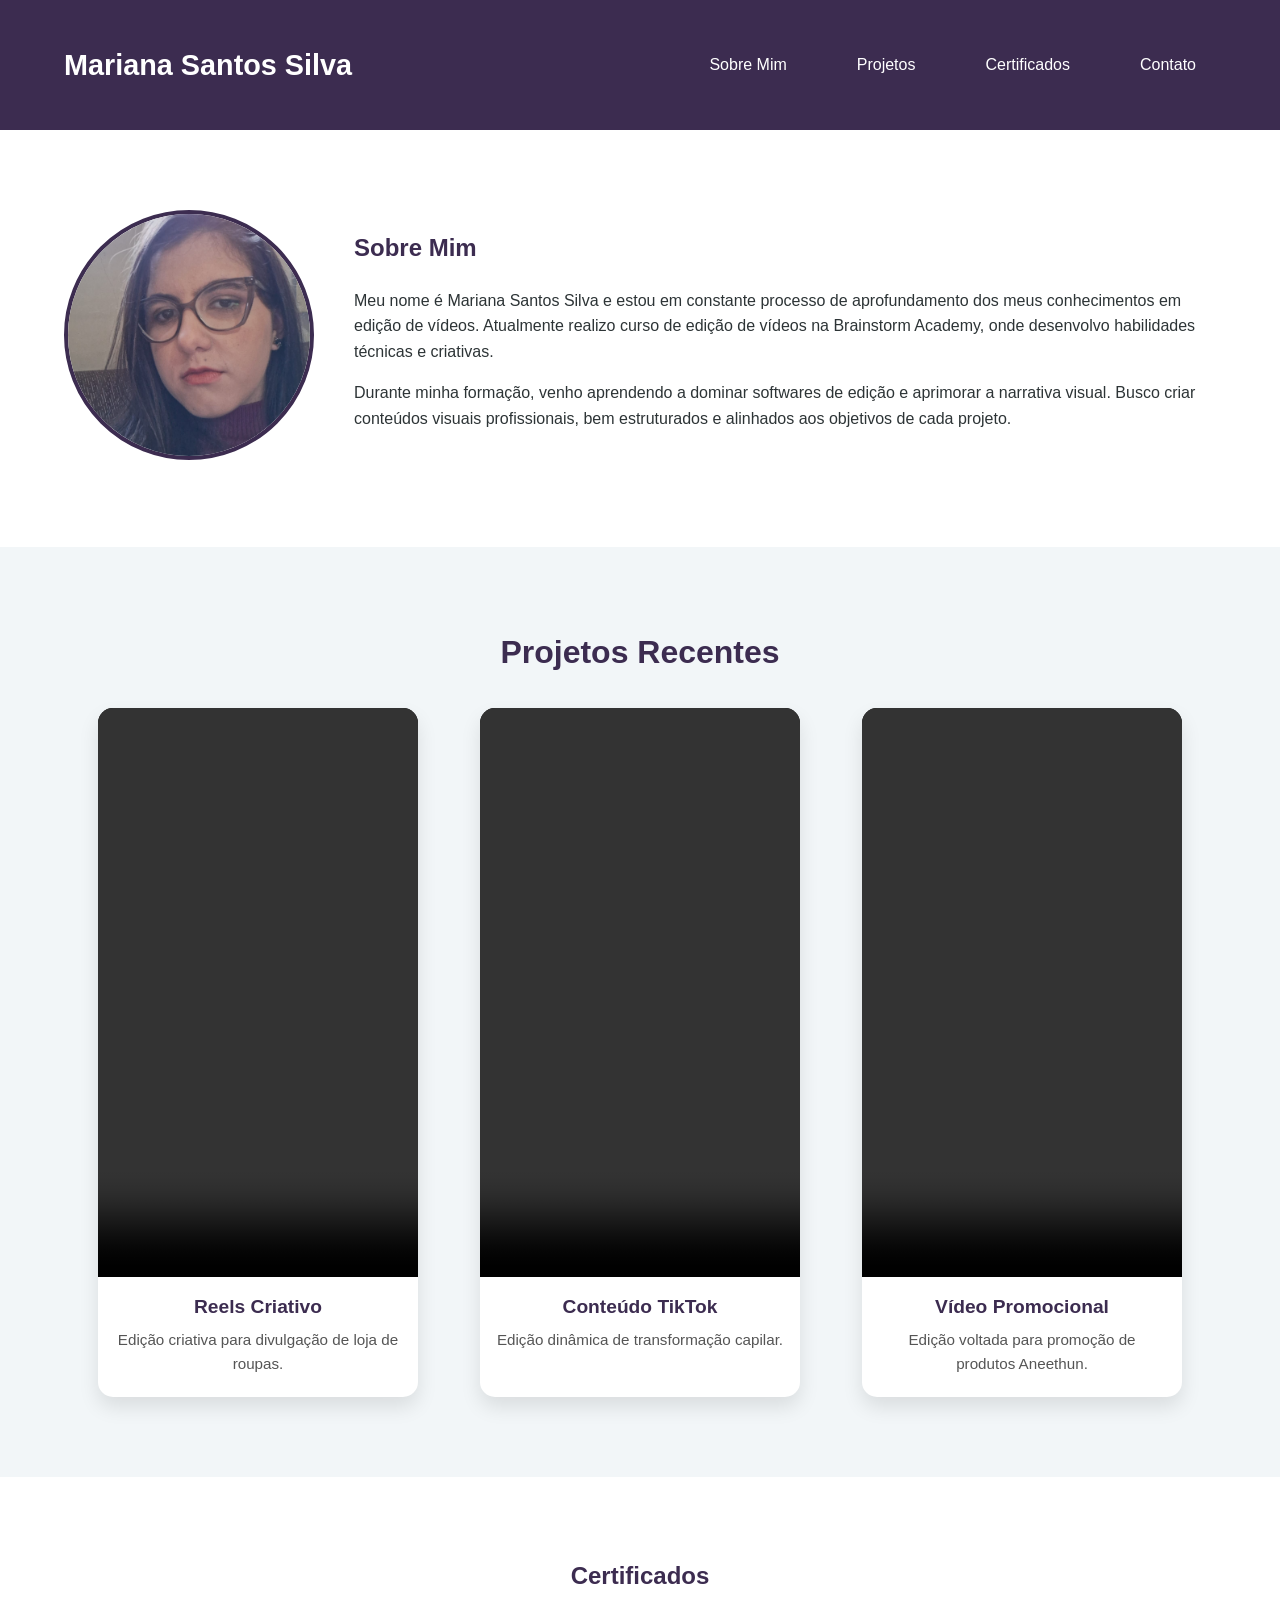
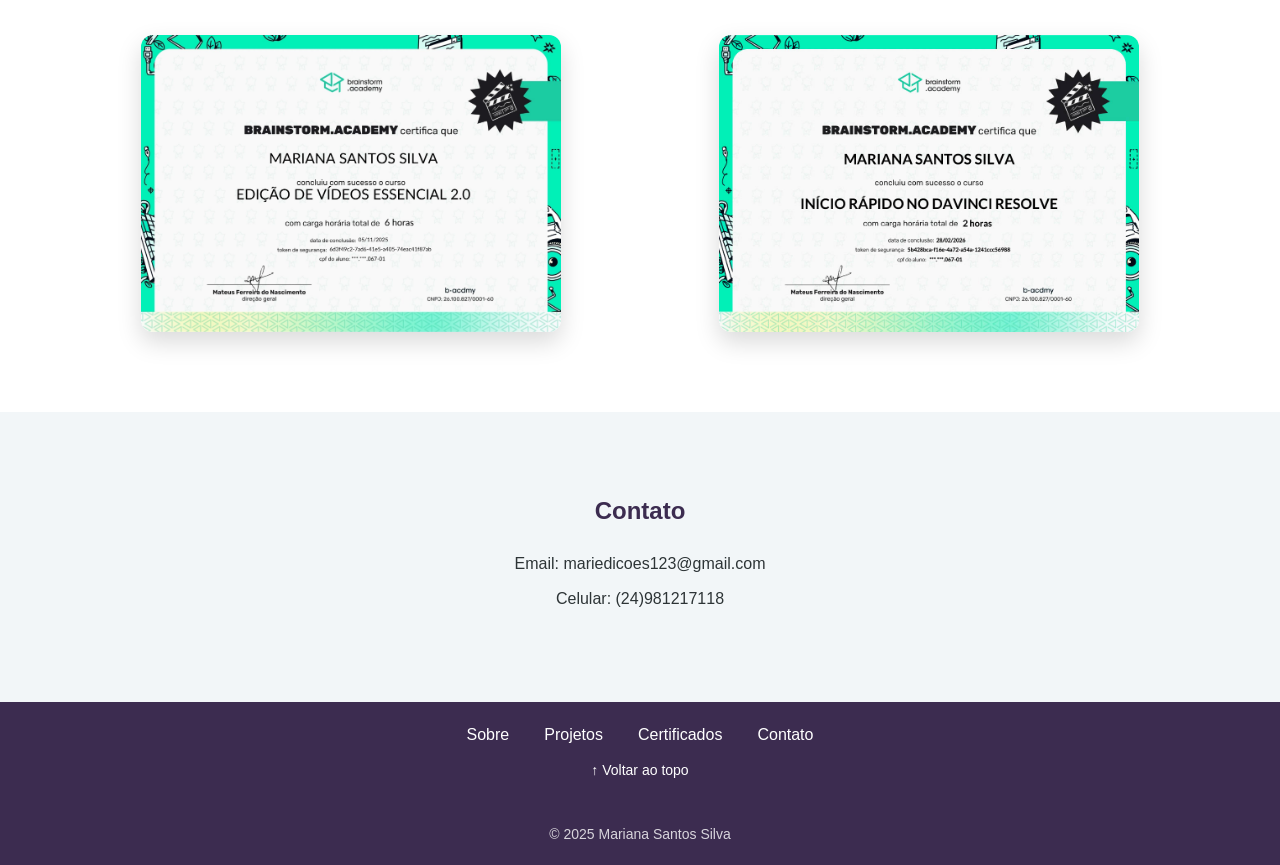
==== index.html @ 7583ca1b "tirei html da subpasta que ele estava" ====
<!DOCTYPE html>
<html lang="pt-BR">
<head>
<meta charset="UTF-8"/>
<meta name="viewport" content="width=device-width, initial-scale=1.0"/>
<meta name="description" content="Portfólio de Edição de Vídeo - Mariana Santos Silva">
<title>Portfólio | Mariana Santos Silva</title>
<link rel="stylesheet" href="/css/style.css"/>
</head>
<body id="topo">



<header>
<div class="container header-container">

<h1 class="logo">Mariana Santos Silva</h1>

<button class="menu-toggle" aria-label="Abrir menu">
<span></span>
<span></span>
<span></span>
</button>

<nav>
<ul class="nav-menu">
<li><a href="#sobre">Sobre Mim</a></li>
<li><a href="#projetos">Projetos</a></li>
<li><a href="#certificados">Certificados</a></li>
<li><a href="#contato">Contato</a></li>
</ul>
</nav>

</div>
</header>

<!-- SOBRE -->

<section id="sobre">
<div class="container sobre-container">

<div class="sobre-img">
<img src="/mp3.mp4/MariSantos.jpeg" alt="Foto de perfil Mariana Santos">
</div>

<div class="sobre-texto">

<h2>Sobre Mim</h2>

<p>
Meu nome é Mariana Santos Silva e estou em constante processo de
aprofundamento dos meus conhecimentos em edição de vídeos. Atualmente
realizo curso de edição de vídeos na Brainstorm Academy, onde desenvolvo
habilidades técnicas e criativas.
</p>

<p>
Durante minha formação, venho aprendendo a dominar softwares de edição e
aprimorar a narrativa visual. Busco criar conteúdos visuais profissionais,
bem estruturados e alinhados aos objetivos de cada projeto.
</p>

</div>

</div>
</section>

<!-- PROJETOS -->

<section id="projetos">

<div class="container projetos-container">

<h2>Projetos Recentes</h2>

<div class="cards">

<!-- Projeto 1 -->

<div class="card">

<div class="video-wrapper">

<video controls preload="metadata">
<source src="/mp3.mp4/Loja de roupas.mp4" type="video/mp4">
</video>

</div>

<h3>Reels Criativo</h3>
<p>Edição criativa para divulgação de loja de roupas.</p>

</div>

<!-- Projeto 2 -->

<div class="card">

<div class="video-wrapper">

<video controls preload="metadata">
<source src="/mp3.mp4/Cabelo.mp4" type="video/mp4">
</video>

</div>

<h3>Conteúdo TikTok</h3>
<p>Edição dinâmica de transformação capilar.</p>

</div>

<!-- Projeto 3 -->

<div class="card">

<div class="video-wrapper">

<video controls preload="metadata" class="ajuste-legenda">
<source src="/mp3.mp4/Salao.mp4" type="video/mp4">
</video>

</div>

<h3>Vídeo Promocional</h3>
<p>Edição voltada para promoção de produtos Aneethun.</p>

</div>

</div>

</div>

</section>

<!-- CERTIFICADOS -->

<section id="certificados">

<div class="container certificados-container">

<h2>Certificados</h2>

<div class="certificados-grid">

<img src="/certificados/Certificado1.jpg" alt="Certificado Brainstorm Academy">

<img src="/certificados/Certificado2.jpg" alt="Certificado Edição de Vídeo">

</div>

</div>

</section>

<!-- CONTATO (AGORA SEPARADO) -->

<section id="contato">

<div class="container contato-container">

<h2>Contato</h2>

<p>Email: mariedicoes123@gmail.com</p>

<p>Celular: (24)981217118</p>

</div>

</section>

<footer class="footer">

<div class="footer-links">
<a href="#sobre">Sobre</a>
<a href="#projetos">Projetos</a>
<a href="#certificados">Certificados</a>
<a href="#contato">Contato</a>
</div>

<div class="voltar-topo">
<a href="#topo">↑ Voltar ao topo</a>
</div>

<p class="copy">© 2025 Mariana Santos Silva</p>

</footer>

<script src="/js/script.js"></script>

</body>
</html>





<script src="/js/script.js"></script>

</body>
</html>
---- css/style.css ----
/* 1. RESET E VARIÁVEIS */
* {
    margin: 0;
    padding: 0;
    box-sizing: border-box;
}

:root {
    --cor-primaria: #3c2c50;
    --cor-secundaria: #000000;
    --cor-clara: #f8f9fa;
    --cor-texto: #2d3436;
    --fonte-principal: 'Segoe UI', Tahoma, Geneva, Verdana, sans-serif;
}

/* 2. ESTILO GERAL */
body {
    font-family: var(--fonte-principal);
    background-color: var(--cor-clara);
    color: var(--cor-texto);
    line-height: 1.6;
}

.container {
    width: 90%;
    max-width: 1200px;
    margin: auto;
    padding: 20px 0;
}

/* 3. CABEÇALHO */
header {
    background-color: var(--cor-primaria);
    color: white;
    padding: 20px 0;
}

.header-container {
    display: flex;
    justify-content: space-between;
    align-items: center;
    flex-wrap: wrap;
}

.logo {
    font-size: 1.8rem;
    font-weight: bold;
}

.nav-menu {
    list-style: none;
    display: flex;
    gap: 30px;
}

.nav-menu li a {
    color: white;
    text-decoration: none;
    font-weight: 500;
    transition: color 0.3s;
}

.nav-menu li a:hover {
    color: #ccc;
}

/* 4. SEÇÃO SOBRE */
#sobre {
    background-color: #ffffff;
    padding: 60px 0;
}

.sobre-container {
    display: flex;
    align-items: center;
    gap: 40px;
    flex-wrap: wrap;
}

.sobre-img img {
    width: 250px;
    height: 250px;
    border-radius: 50%;
    object-fit: cover;
    border: 4px solid var(--cor-primaria);
}

.sobre-texto {
    flex: 1;
    min-width: 300px;
}

.sobre-texto h2 {
    margin-bottom: 20px;
    color: var(--cor-primaria);
}

/* 5. SEÇÃO PROJETOS (PADRÃO REELS/TIKTOK) */
#projetos {
    padding: 60px 20px;
    background-color: #f2f6f8;
}

.projetos-container h2 {
    text-align: center;
    font-size: 2rem;
    margin-bottom: 30px;
    color: var(--cor-primaria);
}

.cards {
    display: grid;
    grid-template-columns: repeat(auto-fit, minmax(280px, 1fr));
    gap: 30px;
    justify-items: center;
}

.card {
    background: white;
    border-radius: 15px;
    box-shadow: 0 10px 20px rgba(0,0,0,0.1);
    width: 100%;
    max-width: 320px;
    overflow: hidden; /* Garante que o vídeo respeite o arredondamento */
    transition: transform 0.3s;
    display: flex;
    flex-direction: column;
}

.card:hover {
    transform: translateY(-10px);
}

/* CONTAINER DO VÍDEO - FORMATO 9:16 */
.video-wrapper {
    width: 100%;
    aspect-ratio: 9 / 16; /* Formato exato de Reels */
    background-color: #000; /* Fundo preto caso o vídeo seja menor */
    display: flex;
    align-items: center;
    justify-content: center;
}

video {
    width: 100%;
    height: 100%;
    display: block;
    object-fit: contain; /* ESSENCIAL: Mostra o vídeo inteiro SEM CORTAR legendas */
}

.card h3 {
    margin: 15px 10px 5px;
    color: var(--cor-primaria);
    font-size: 1.2rem;
    text-align: center;
}

.card p {
    font-size: 0.95rem;
    color: #555;
    padding: 0 15px 20px;
    text-align: center;
}

/* FOOTER */

footer{
    background: var(--cor-primaria);
    color:white;
    padding:50px 20px 20px;
}

.footer-container{
    max-width:1200px;
    margin:auto;
    display:grid;
    grid-template-columns:repeat(auto-fit,minmax(250px,1fr));
    gap:40px;
    text-align:center;
}

.footer-container h3{
    margin-bottom:15px;
}

.footer-container ul{
    list-style:none;
}

.footer-container li{
    margin:8px 0;
}

.footer-container a{
    color:white;
    text-decoration:none;
}

.footer-container a:hover{
    text-decoration:underline;
}

.copy{
    margin-top:40px;
    text-align:center;
    opacity:0.8;
}

/* 7. RESPONSIVIDADE */
@media (max-width: 768px) {
    .header-container {
        flex-direction: column;
        gap: 15px;
    }

    .sobre-container {
        flex-direction: column;
        text-align: center;
    }

    .cards {
        grid-template-columns: 1fr;
    }
}
/* Ajuste para o vídeo Salao preencher tudo sem bordas */
.video-salao {
    object-fit: cover !important; /* Preenche o espaço de cima a baixo */
    object-position: center;      /* Mantém o centro do vídeo visível */
    width: 100%;
    height: 100%;
}

.sobre-texto p {
  margin-bottom: 16px;
}



/* BOTÃO HAMBURGUER PROFISSIONAL */
.menu-toggle {
  display: none;
  width: 42px;
  height: 42px;
  background: rgba(255,255,255,0.15);
  border: 2px solid white;
  border-radius: 10px;
  cursor: pointer;
  flex-direction: column;
  justify-content: center;
  align-items: center;
  gap: 6px;
}

.menu-toggle span {
  width: 22px;
  height: 3px;
  background: white;
  border-radius: 5px;
  transition: 0.3s;
}

/* ANIMAÇÃO PARA X */
.menu-toggle.active span:nth-child(1) {
  transform: rotate(45deg) translate(5px, 5px);
}

.menu-toggle.active span:nth-child(2) {
  opacity: 0;
}

.menu-toggle.active span:nth-child(3) {
  transform: rotate(-45deg) translate(6px, -6px);
}

/* MOBILE */
@media (max-width: 768px) {
  .menu-toggle {
    display: flex;
  }
}

/* LINKS DO MENU – ÁREA CLICÁVEL MAIOR */
.nav-menu li a {
  display: block;
  padding: 12px 20px;
}

/* FEEDBACK AO TOCAR (CELULAR) */
.nav-menu li a:active {
  background: rgba(255,255,255,0.25);
  border-radius: 8px;
  transform: scale(0.97);
}


/* BOTÃO HAMBURGUER PROFISSIONAL */
.menu-toggle {
  display: none;
  width: 42px;
  height: 42px;
  background: rgba(255,255,255,0.15);
  border: 2px solid white;
  border-radius: 10px;
  cursor: pointer;
  flex-direction: column;
  justify-content: center;
  align-items: center;
  gap: 6px;
}

.menu-toggle span {
  width: 22px;
  height: 3px;
  background: white;
  border-radius: 5px;
  transition: 0.3s;
}

/* ANIMAÇÃO PARA VIRAR X */
.menu-toggle.active span:nth-child(1) {
  transform: rotate(45deg) translate(5px, 5px);
}

.menu-toggle.active span:nth-child(2) {
  opacity: 0;
}

.menu-toggle.active span:nth-child(3) {
  transform: rotate(-45deg) translate(6px, -6px);
}

@media (max-width: 768px) {

  .menu-toggle {
    display: flex;
  }

  .nav-menu.active {
    box-shadow: 0 12px 30px rgba(0,0,0,0.45);
    border: 1px solid rgba(255,255,255,0.2);
  }
}

section:target {
  box-shadow: 0 0 35px rgba(60, 44, 80, 0.35);
  border-radius: 10px;
  scroll-margin-top: 120px;
  transition: 0.3s;
}

/* MENU MOBILE */

@media (max-width:768px){

.nav-menu{
    position:absolute;
    top:80px;
    right:20px;
    background:var(--cor-primaria);
    flex-direction:column;
    gap:10px;
    padding:20px;
    border-radius:12px;
    display:none;
    width:200px;
}

.nav-menu.active{
    display:flex;
}

}

/* CERTIFICADOS */

#certificados{
    padding:60px 20px;
    background:white;
}

.certificados-container h2{
    text-align:center;
    color:var(--cor-primaria);
    margin-bottom:40px;
}

.certificados-grid{
    display:grid;
    grid-template-columns:repeat(auto-fit,minmax(300px,1fr));
    gap:40px;
    justify-items:center;
}

.certificados-grid img{
    width:100%;
    max-width:420px;
    border-radius:12px;
    box-shadow:0 10px 25px rgba(0,0,0,0.15);
    transition:0.3s;
}

/* efeito ao passar o mouse */
.certificados-grid img:hover{
    transform:scale(1.05);
}

/* CONTATO */

#contato{
    padding:60px 20px;
    background:#f2f6f8;
    text-align:center;
}

.contato-container h2{
    color:var(--cor-primaria);
    margin-bottom:20px;
}

.contato-container p{
    font-size:1rem;
    margin:10px 0;
}

/* FOOTER */

.footer{
background:var(--cor-primaria);
padding:20px 0;
text-align:center;
color:white;
}

.footer-links{
display:flex;
justify-content:center;
gap:35px;
flex-wrap:wrap;
margin-bottom:10px;
}

.footer-links a{
color:white;
text-decoration:none;
font-weight:500;
transition:0.3s;
}

.footer-links a:hover{
opacity:0.7;
}

.voltar-topo a {
  color: white;
  text-decoration: none;
  font-size: 14px;
  padding: 6px 12px;
  border-radius: 6px;
  transition: 0.3s;
}

/* quando passa o mouse */
.voltar-topo a:hover {
  background: rgba(255,255,255,0.2);
}

/* quando clica */
.voltar-topo a:active {
  background: rgba(255,255,255,0.35);
  transform: scale(0.95);
}

.copy{
font-size:14px;
opacity:0.8;
}
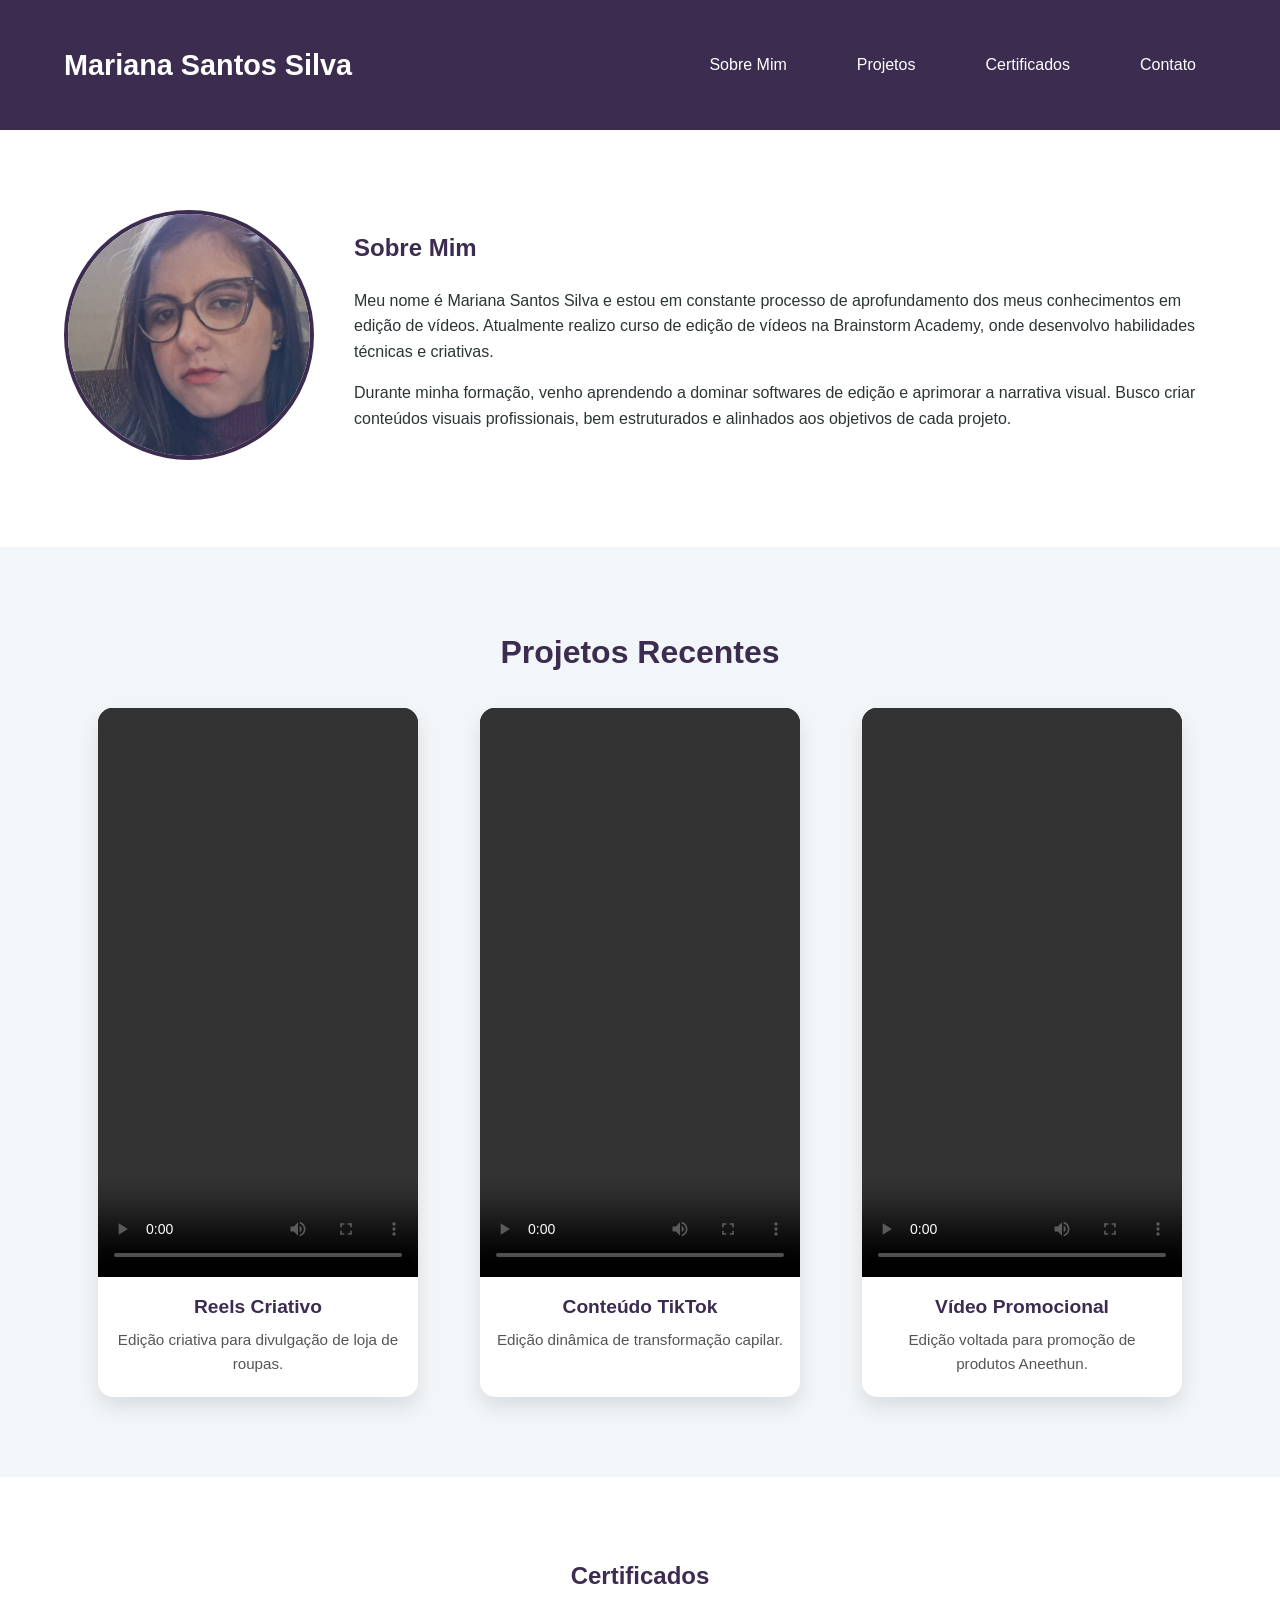
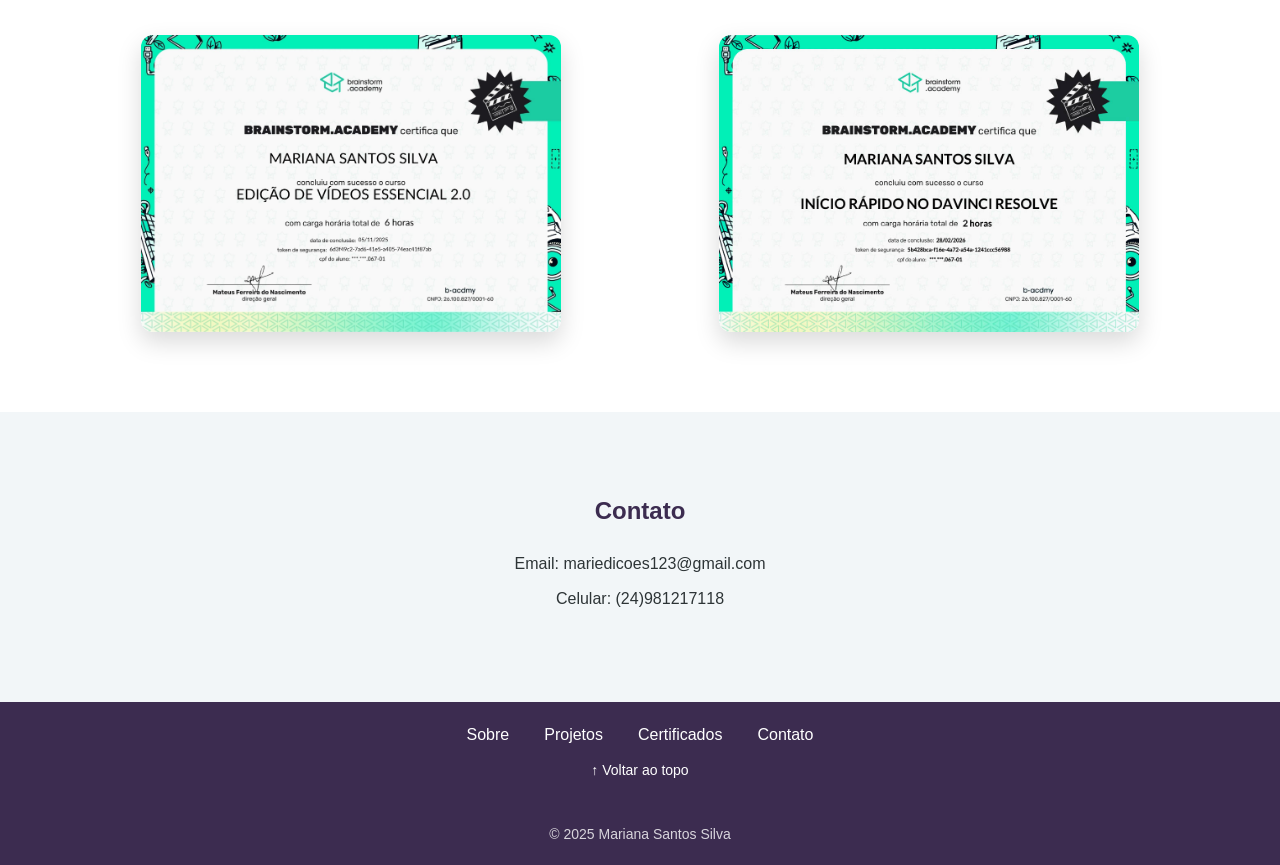
==== commit cae5ab95: "Mudei os caminhos do js, css" ====
--- a/index.html
+++ b/index.html
@@ -5,7 +5,7 @@
 <meta name="viewport" content="width=device-width, initial-scale=1.0"/>
 <meta name="description" content="Portfólio de Edição de Vídeo - Mariana Santos Silva">
 <title>Portfólio | Mariana Santos Silva</title>
-<link rel="stylesheet" href="/css/style.css"/>
+<link rel="stylesheet" href="css/style.css"/>
 </head>
 <body id="topo">
 
@@ -142,9 +142,9 @@
 
 <div class="certificados-grid">
 
-<img src="/certificados/Certificado1.jpg" alt="Certificado Brainstorm Academy">
+<img src="certificados/Certificado1.jpg" alt="Certificado Brainstorm Academy">
 
-<img src="/certificados/Certificado2.jpg" alt="Certificado Edição de Vídeo">
+<img src="certificados/Certificado2.jpg" alt="Certificado Edição de Vídeo">
 
 </div>
 
@@ -185,7 +185,7 @@
 
 </footer>
 
-<script src="/js/script.js"></script>
+<script src="js/script.js"></script>
 
 </body>
 </html>
@@ -194,7 +194,5 @@
 
 
 
-<script src="/js/script.js"></script>
 
-</body>
-</html>+
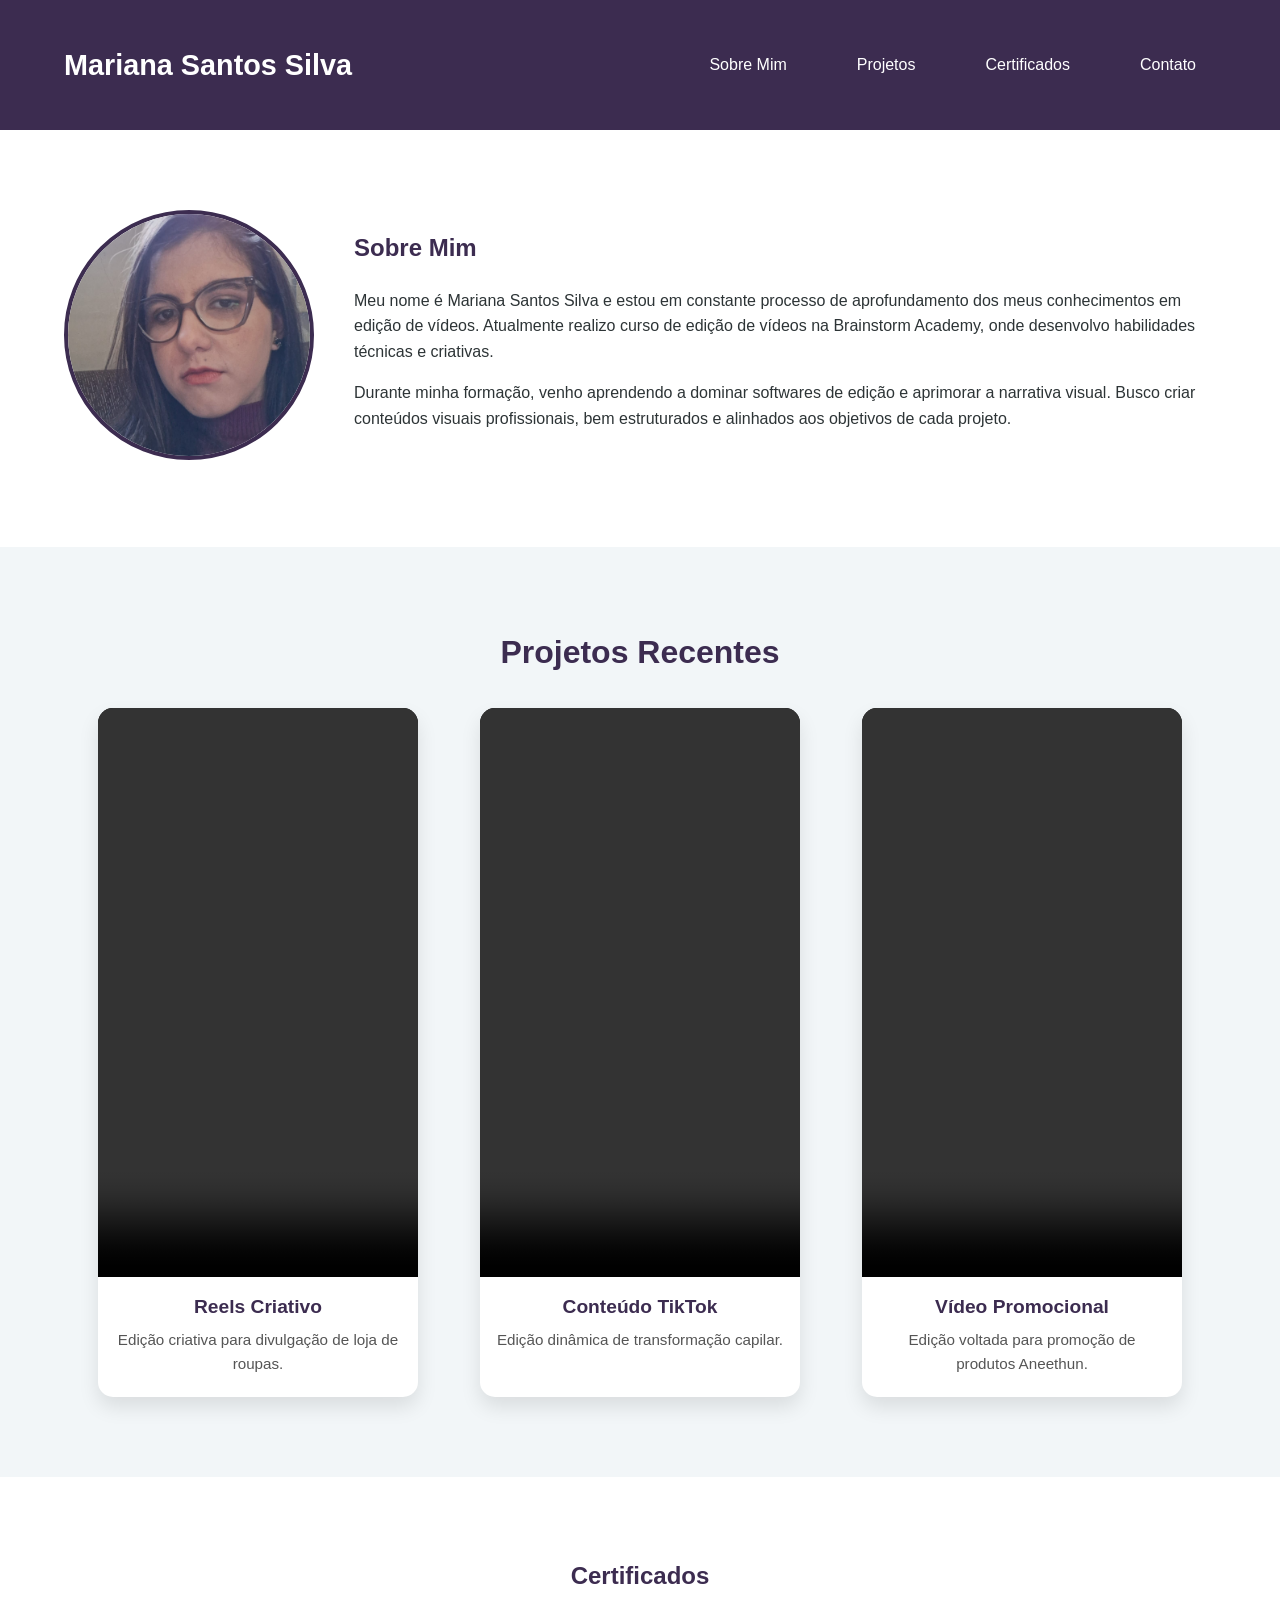
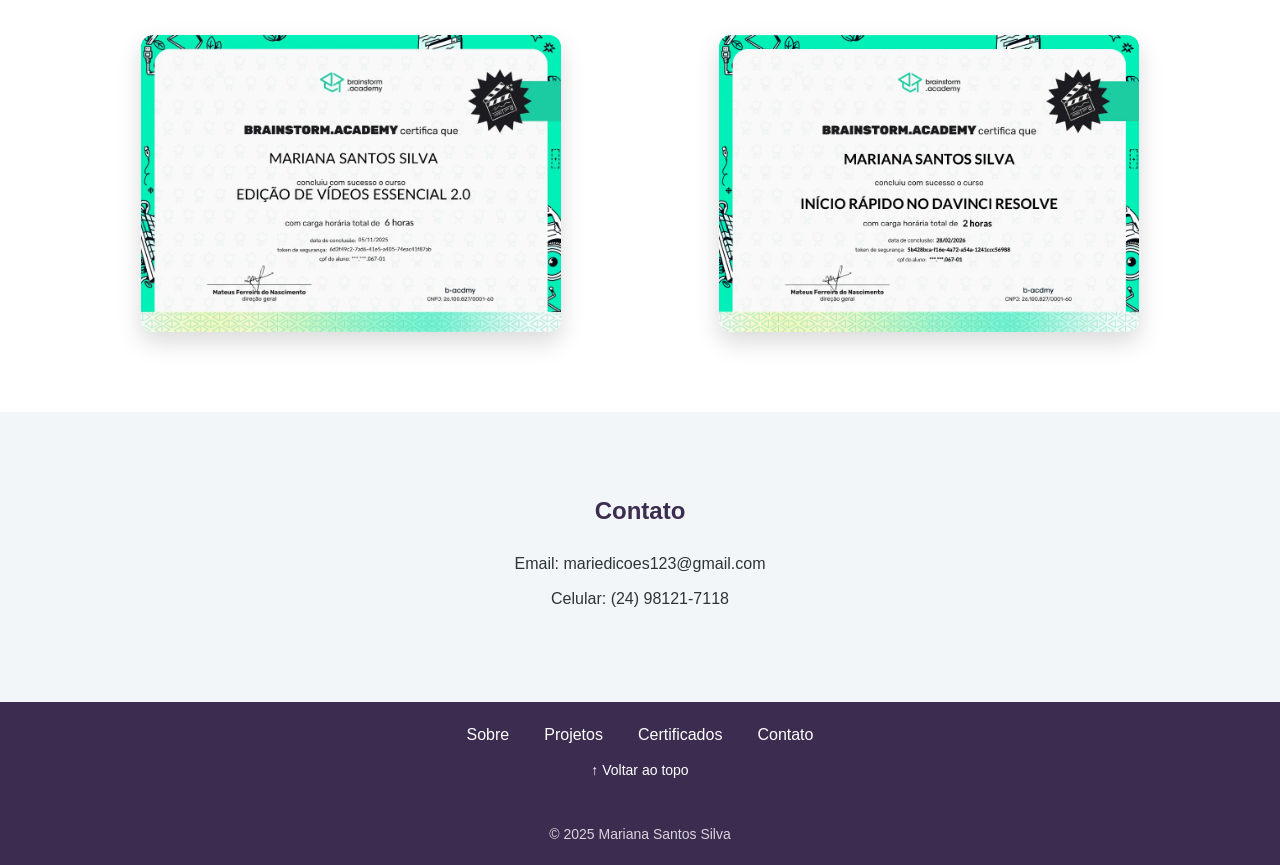
==== commit 3d024702: "Organizei o html novamente" ====
--- a/index.html
+++ b/index.html
@@ -5,11 +5,12 @@
 <meta name="viewport" content="width=device-width, initial-scale=1.0"/>
 <meta name="description" content="Portfólio de Edição de Vídeo - Mariana Santos Silva">
 <title>Portfólio | Mariana Santos Silva</title>
+
 <link rel="stylesheet" href="css/style.css"/>
+
 </head>
+
 <body id="topo">
-
-
 
 <header>
 <div class="container header-container">
@@ -34,13 +35,15 @@
 </div>
 </header>
 
+
 <!-- SOBRE -->
 
 <section id="sobre">
+
 <div class="container sobre-container">
 
 <div class="sobre-img">
-<img src="/mp3.mp4/MariSantos.jpeg" alt="Foto de perfil Mariana Santos">
+<img src="mp3.mp4/MariSantos.jpeg" alt="Foto de perfil Mariana Santos">
 </div>
 
 <div class="sobre-texto">
@@ -63,7 +66,9 @@
 </div>
 
 </div>
-</section>
+
+</section>
+
 
 <!-- PROJETOS -->
 
@@ -75,6 +80,7 @@
 
 <div class="cards">
 
+
 <!-- Projeto 1 -->
 
 <div class="card">
@@ -82,7 +88,7 @@
 <div class="video-wrapper">
 
 <video controls preload="metadata">
-<source src="/mp3.mp4/Loja de roupas.mp4" type="video/mp4">
+<source src="mp3.mp4/Loja de roupas.mp4" type="video/mp4">
 </video>
 
 </div>
@@ -92,6 +98,7 @@
 
 </div>
 
+
 <!-- Projeto 2 -->
 
 <div class="card">
@@ -99,7 +106,7 @@
 <div class="video-wrapper">
 
 <video controls preload="metadata">
-<source src="/mp3.mp4/Cabelo.mp4" type="video/mp4">
+<source src="mp3.mp4/Cabelo.mp4" type="video/mp4">
 </video>
 
 </div>
@@ -109,6 +116,7 @@
 
 </div>
 
+
 <!-- Projeto 3 -->
 
 <div class="card">
@@ -116,7 +124,7 @@
 <div class="video-wrapper">
 
 <video controls preload="metadata" class="ajuste-legenda">
-<source src="/mp3.mp4/Salao.mp4" type="video/mp4">
+<source src="mp3.mp4/Salao.mp4" type="video/mp4">
 </video>
 
 </div>
@@ -126,11 +134,12 @@
 
 </div>
 
-</div>
-
-</div>
-
-</section>
+
+</div>
+</div>
+
+</section>
+
 
 <!-- CERTIFICADOS -->
 
@@ -152,7 +161,8 @@
 
 </section>
 
-<!-- CONTATO (AGORA SEPARADO) -->
+
+<!-- CONTATO -->
 
 <section id="contato">
 
@@ -162,11 +172,14 @@
 
 <p>Email: mariedicoes123@gmail.com</p>
 
-<p>Celular: (24)981217118</p>
-
-</div>
-
-</section>
+<p>Celular: (24) 98121-7118</p>
+
+</div>
+
+</section>
+
+
+<!-- FOOTER -->
 
 <footer class="footer">
 
@@ -185,14 +198,8 @@
 
 </footer>
 
+
 <script src="js/script.js"></script>
 
 </body>
 </html>
-
-
-
-
-
-
-
